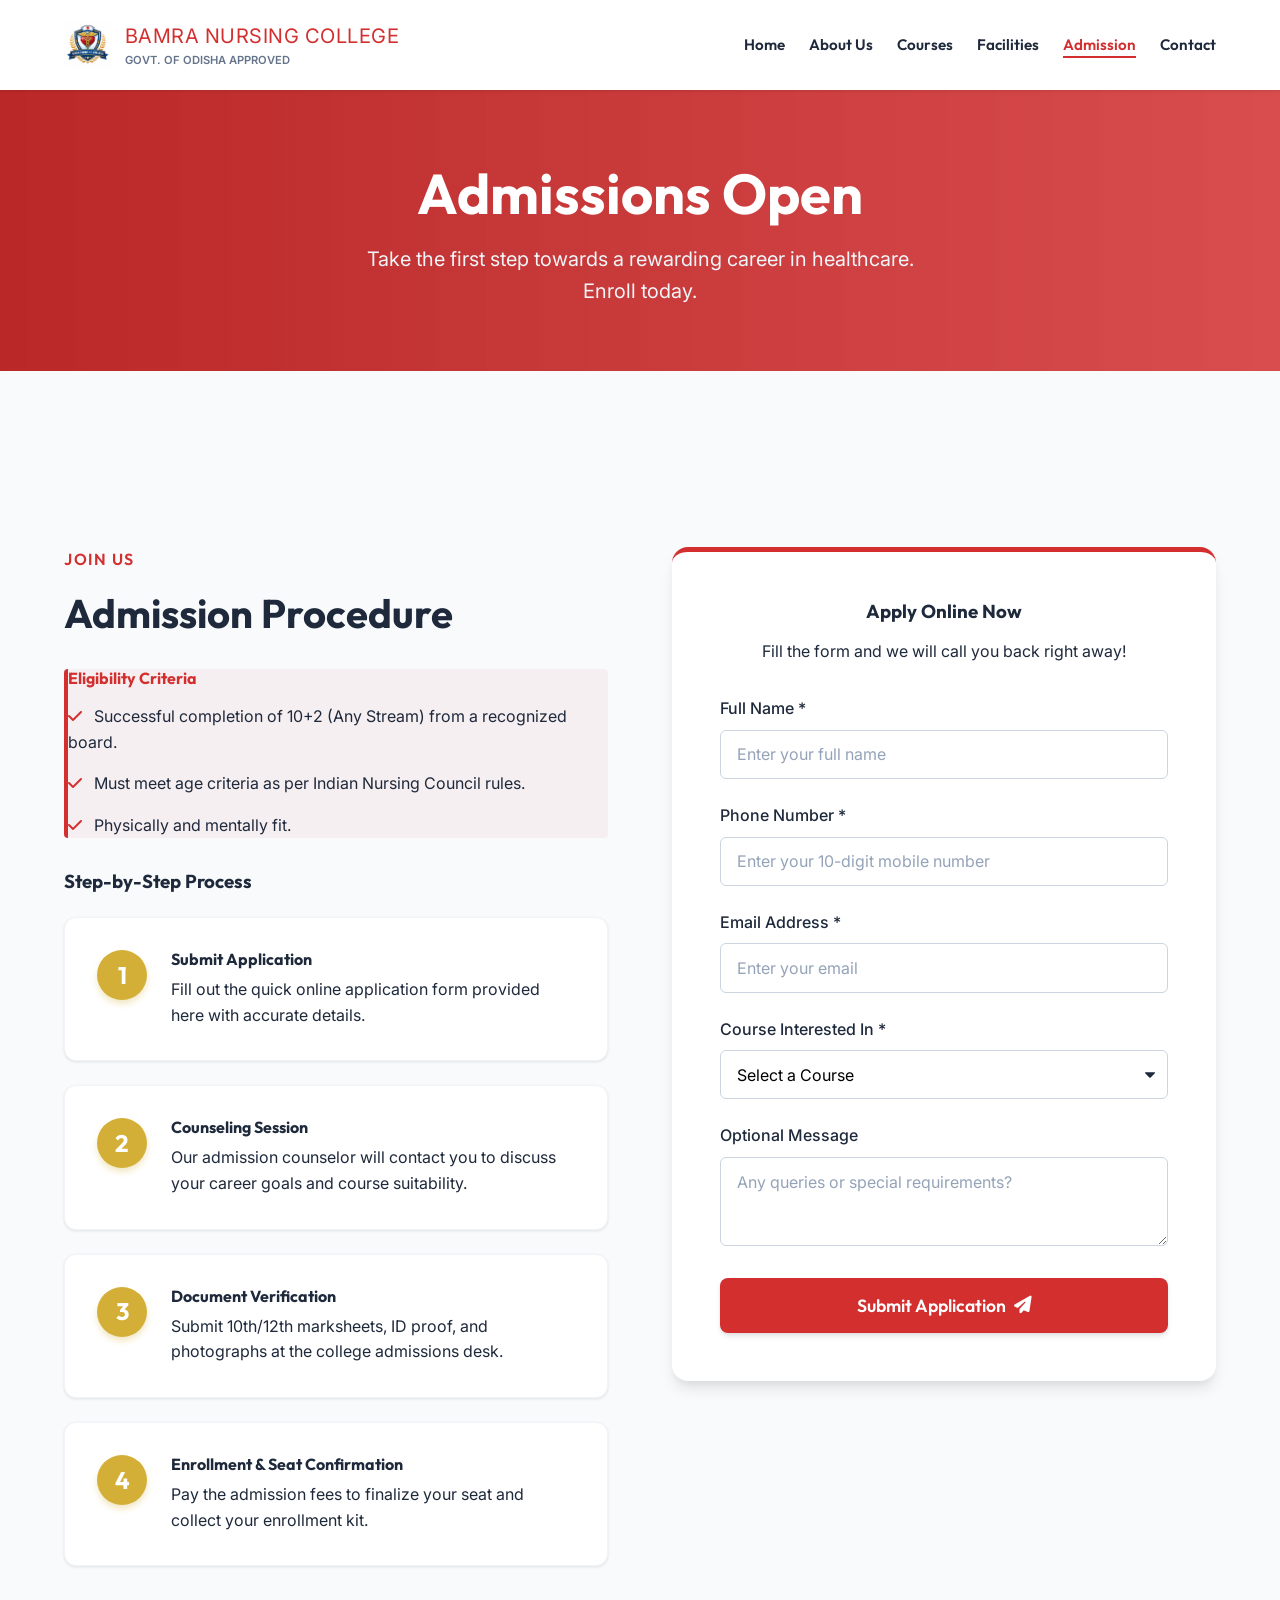
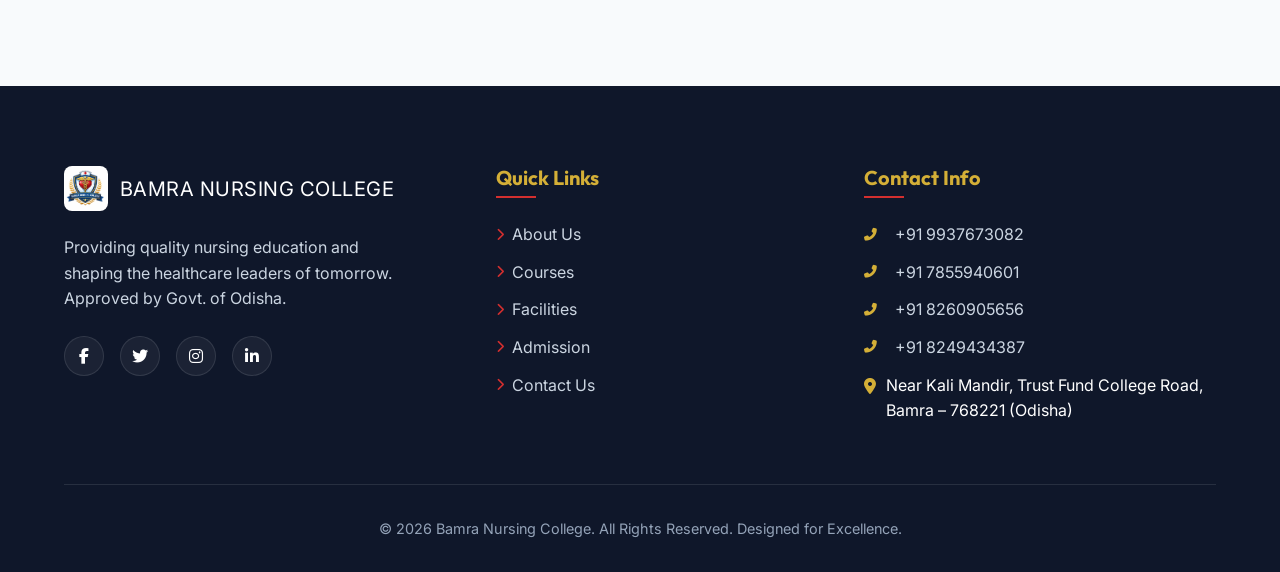
==== admission.html @ a9dd7c08 "college first" ====
<!DOCTYPE html>
<html lang="en">
<head>
    <meta charset="UTF-8">
    <meta name="viewport" content="width=device-width, initial-scale=1.0">
    <title>Admission - Bamra Nursing College</title>
    <meta name="description" content="Apply now for admission to Bamra Nursing College. View eligibility criteria and our seamless admission process.">
    <link rel="stylesheet" href="style.css">
    <script src="script.js" defer></script>
    <style>
        .page-header {
            padding: 10rem 5% 4rem;
            background: linear-gradient(to right, rgba(183, 28, 28, 0.95), rgba(211, 47, 47, 0.85)), url('https://images.unsplash.com/photo-1523240795612-9a054b0db644?auto=format&fit=crop&w=1920&q=80') center/cover;
            color: white;
            text-align: center;
        }
        .page-header h1 {
            font-size: 3.5rem;
            color: white;
            margin-bottom: 1rem;
        }
        .page-header p {
            font-size: 1.25rem;
            max-width: 600px;
            margin: 0 auto;
            color: #f1f5f9;
        }
        
        .process-step {
            display: flex;
            gap: 1.5rem;
            margin-bottom: 1.5rem;
            background: var(--white);
            padding: 2rem;
            border-radius: 12px;
            box-shadow: var(--shadow-sm);
            border: 1px solid #f1f5f9;
            transition: var(--transition);
        }
        
        .process-step:hover {
            transform: translateX(10px);
            box-shadow: var(--shadow-md);
            border-color: var(--gold);
        }
        
        .step-number {
            width: 50px;
            height: 50px;
            flex-shrink: 0;
            background: var(--gold);
            color: white;
            border-radius: 50%;
            display: flex;
            align-items: center;
            justify-content: center;
            font-size: 1.5rem;
            font-weight: bold;
            font-family: 'Outfit', sans-serif;
            box-shadow: 0 4px 6px rgba(212,175,55,0.3);
        }
        
        .admission-form-container {
            background: var(--white);
            border-radius: 16px;
            padding: 3rem;
            box-shadow: var(--shadow-lg);
            border-top: 5px solid var(--primary-red);
        }
        
        @media (max-width: 768px) {
            .process-step { flex-direction: column; gap: 1rem; }
            .admission-form-container { padding: 2rem 1.5rem; }
        }
    </style>
</head>
<body style="display: flex; flex-direction: column; min-height: 100vh;">

    <!-- Navbar -->
    <nav class="navbar">
        <div class="nav-brand">
            <img src="bamralogo.jpeg" alt="Bamra Nursing College Logo" style="height: 50px; border-radius: 8px;">
            <div class="brand-text-wrapper">
                <span class="brand-title">Bamra Nursing College</span>
                <span class="brand-subtitle">Govt. of Odisha Approved</span>
            </div>
        </div>
        
        <ul class="nav-links">
            <li><a href="index.html">Home</a></li>
            <li><a href="about.html">About Us</a></li>
            <li><a href="courses.html">Courses</a></li>
            <li><a href="facilities.html">Facilities</a></li>
            <li><a href="admission.html" class="active">Admission</a></li>
            <li><a href="contact.html">Contact</a></li>
        </ul>
        
        <div class="hamburger">
            <span></span>
            <span></span>
            <span></span>
        </div>
    </nav>

    <!-- Page Header -->
    <header class="page-header">
        <h1 class="fade-in appear">Admissions Open</h1>
        <p class="fade-in appear" style="transition-delay: 0.1s;">Take the first step towards a rewarding career in healthcare. Enroll today.</p>
    </header>

    <main>
        <section class="section section-bg">
            <div class="grid-2" style="max-width: 1200px; margin: 0 auto; gap: 4rem;">
                
                <!-- Guidelines & Info -->
                <div class="fade-in">
                    <span class="section-subtitle" style="text-align: left; display: block;">Join Us</span>
                    <h2 class="mb-4" style="font-size: 2.5rem;">Admission Procedure</h2>
                    
                    <div class="mb-4 p-3" style="background: rgba(211,47,47,0.05); border-left: 4px solid var(--primary-red); border-radius: 4px;">
                        <h4 class="text-primary mb-2">Eligibility Criteria</h4>
                        <ul style="list-style: none; padding-left: 0; color: var(--text-main);">
                            <li class="mb-2"><i class="fas fa-check text-primary mr-2" style="margin-right: 8px;"></i> Successful completion of 10+2 (Any Stream) from a recognized board.</li>
                            <li class="mb-2"><i class="fas fa-check text-primary mr-2" style="margin-right: 8px;"></i> Must meet age criteria as per Indian Nursing Council rules.</li>
                            <li class="mb-2"><i class="fas fa-check text-primary mr-2" style="margin-right: 8px;"></i> Physically and mentally fit.</li>
                        </ul>
                    </div>

                    <h3 class="mb-3">Step-by-Step Process</h3>
                    <div class="process-step">
                        <div class="step-number">1</div>
                        <div>
                            <h4 class="mb-1">Submit Application</h4>
                            <p class="text-muted mb-0">Fill out the quick online application form provided here with accurate details.</p>
                        </div>
                    </div>
                    
                    <div class="process-step">
                        <div class="step-number">2</div>
                        <div>
                            <h4 class="mb-1">Counseling Session</h4>
                            <p class="text-muted mb-0">Our admission counselor will contact you to discuss your career goals and course suitability.</p>
                        </div>
                    </div>
                    
                    <div class="process-step">
                        <div class="step-number">3</div>
                        <div>
                            <h4 class="mb-1">Document Verification</h4>
                            <p class="text-muted mb-0">Submit 10th/12th marksheets, ID proof, and photographs at the college admissions desk.</p>
                        </div>
                    </div>

                    <div class="process-step">
                        <div class="step-number">4</div>
                        <div>
                            <h4 class="mb-1">Enrollment & Seat Confirmation</h4>
                            <p class="text-muted mb-0">Pay the admission fees to finalize your seat and collect your enrollment kit.</p>
                        </div>
                    </div>
                </div>

                <!-- Admission Form -->
                <div class="fade-in" style="transition-delay: 0.2s;">
                    <div class="admission-form-container">
                        <h3 class="mb-2 text-center">Apply Online Now</h3>
                        <p class="text-center text-muted mb-4">Fill the form and we will call you back right away!</p>
                        
                        <form id="admissionForm">
                            <div class="form-group">
                                <label for="name" class="form-label">Full Name *</label>
                                <input type="text" id="name" name="name" class="form-control" placeholder="Enter your full name" required>
                            </div>
                            
                            <div class="form-group">
                                <label for="phone" class="form-label">Phone Number *</label>
                                <input type="tel" id="phone" name="phone" class="form-control" placeholder="Enter your 10-digit mobile number" required>
                            </div>
                            
                            <div class="form-group">
                                <label for="email" class="form-label">Email Address *</label>
                                <input type="email" id="email" name="email" class="form-control" placeholder="Enter your email" required>
                            </div>

                            <div class="form-group">
                                <label for="course" class="form-label">Course Interested In *</label>
                                <select id="course" class="form-control" required style="appearance: none; background-image: url('data:image/svg+xml;charset=US-ASCII,%3Csvg%20xmlns%3D%22http%3A%2F%2Fwww.w3.org%2F2000%2Fsvg%22%20width%3D%22292.4%22%20height%3D%22292.4%22%3E%3Cpath%20fill%3D%22%231e293b%22%20d%3D%22M287%2069.4a17.6%2017.6%200%200%200-13-5.4H18.4c-5%200-9.3%201.8-12.9%205.4A17.6%2017.6%200%200%200%200%2082.2c0%205%201.8%209.3%205.4%2012.9l128%20127.9c3.6%203.6%207.8%205.4%2012.8%205.4s9.2-1.8%2012.8-5.4L287%2095c3.5-3.5%205.4-7.8%205.4-12.8%200-5-1.9-9.2-5.5-12.8z%22%2F%3E%3C%2Fsvg%3E'); background-repeat: no-repeat, repeat; background-position: right .7em top 50%, 0 0; background-size: .65em auto, 100%;">
                                    <option value="" disabled selected>Select a Course</option>
                                    <option value="ANM">ANM (Auxiliary Nursing Midwifery)</option>
                                    <option value="GNM">GNM (General Nursing & Midwifery)</option>
                                </select>
                            </div>

                            <div class="form-group">
                                <label for="admsn_message" class="form-label">Optional Message</label>
                                <textarea id="admsn_message" class="form-control" rows="3" placeholder="Any queries or special requirements?" style="resize: vertical;"></textarea>
                            </div>

                            <button type="submit" class="btn btn-primary" style="width: 100%; justify-content: center; font-size: 1.1rem; padding: 1rem;">
                                Submit Application <i class="fas fa-paper-plane"></i>
                            </button>
                        </form>
                    </div>
                </div>
            </div>
        </section>
    </main>

    <!-- Footer -->
    <footer class="footer">
        <div class="footer-top">
            <div class="footer-col">
                <div class="nav-brand mb-3" style="color: white;">
                    <img src="bamralogo.jpeg" alt="Bamra Nursing College Logo" style="height: 45px; border-radius: 8px;">
                    <div class="brand-text-wrapper">
                        <span class="brand-title" style="color: white;">Bamra Nursing College</span>
                    </div>
                </div>
                <p>Providing quality nursing education and shaping the healthcare leaders of tomorrow. Approved by Govt. of Odisha.</p>
                <div class="social-icons">
                    <a href="#"><i class="fab fa-facebook-f"></i></a>
                    <a href="#"><i class="fab fa-twitter"></i></a>
                    <a href="#"><i class="fab fa-instagram"></i></a>
                    <a href="#"><i class="fab fa-linkedin-in"></i></a>
                </div>
            </div>
            <div class="footer-col" style="padding-left: 2rem;">
                <h4>Quick Links</h4>
                <ul class="footer-links">
                    <li><a href="about.html"><i class="fas fa-chevron-right"></i> About Us</a></li>
                    <li><a href="courses.html"><i class="fas fa-chevron-right"></i> Courses</a></li>
                    <li><a href="facilities.html"><i class="fas fa-chevron-right"></i> Facilities</a></li>
                    <li><a href="admission.html"><i class="fas fa-chevron-right"></i> Admission</a></li>
                    <li><a href="contact.html"><i class="fas fa-chevron-right"></i> Contact Us</a></li>
                </ul>
            </div>
            <div class="footer-col">
                <h4>Contact Info</h4>
                <ul class="footer-links">
                    <li><a href="tel:9937673082"><i class="fas fa-phone-alt" style="margin-right:10px; color: var(--gold);"></i> +91 9937673082</a></li>
                    <li><a href="tel:7855940601"><i class="fas fa-phone-alt" style="margin-right:10px; color: var(--gold);"></i> +91 7855940601</a></li>
                    <li><a href="tel:8260905656"><i class="fas fa-phone-alt" style="margin-right:10px; color: var(--gold);"></i> +91 8260905656</a></li>
                    <li><a href="tel:8249434387"><i class="fas fa-phone-alt" style="margin-right:10px; color: var(--gold);"></i> +91 8249434387</a></li>
                    <li style="display: flex; align-items: flex-start; margin-top: 10px;">
                        <i class="fas fa-map-marker-alt" style="margin-right:10px; color: var(--gold); margin-top: 5px;"></i> 
                        <span>Near Kali Mandir, Trust Fund College Road, Bamra – 768221 (Odisha)</span>
                    </li>
                </ul>
            </div>
        </div>
        <div class="footer-bottom">
            <p>&copy; 2026 Bamra Nursing College. All Rights Reserved. Designed for Excellence.</p>
        </div>
    </footer>
</body>
</html>
---- style.css ----
@import url('https://fonts.googleapis.com/css2?family=Outfit:wght@300;400;500;600;700;800&family=Inter:wght@400;500;600&display=swap');
@import url('https://cdnjs.cloudflare.com/ajax/libs/font-awesome/6.4.0/css/all.min.css');

:root {
  --primary-red: #d32f2f;
  --primary-dark: #b71c1c;
  --gold: #d4af37;
  --gold-light: #fefcf3;
  --white: #ffffff;
  --bg-light: #f8fafc;
  --text-main: #1e293b;
  --text-muted: #64748b;
  --transition: all 0.3s cubic-bezier(0.4, 0, 0.2, 1);
  --shadow-sm: 0 1px 3px rgba(0,0,0,0.1);
  --shadow-md: 0 4px 6px -1px rgba(0,0,0,0.1), 0 2px 4px -1px rgba(0,0,0,0.06);
  --shadow-lg: 0 10px 15px -3px rgba(0,0,0,0.1), 0 4px 6px -2px rgba(0,0,0,0.05);
  --shadow-hover: 0 20px 25px -5px rgba(0,0,0,0.1), 0 10px 10px -5px rgba(0,0,0,0.04);
}

* {
  margin: 0;
  padding: 0;
  box-sizing: border-box;
}

html {
  font-size: 16px;
  scroll-behavior: smooth;
}

body {
  font-family: 'Inter', sans-serif;
  color: var(--text-main);
  background-color: var(--bg-light);
  line-height: 1.6;
  overflow-x: hidden;
}

h1, h2, h3, h4, h5, h6, .brand-text {
  font-family: 'Outfit', sans-serif;
  font-weight: 700;
  color: var(--text-main);
  line-height: 1.2;
}

a {
  text-decoration: none;
  color: inherit;
  transition: var(--transition);
}

ul {
  list-style-type: none;
}

img {
  max-width: 100%;
  height: auto;
  display: block;
}

/* Typography Utilities */
.text-center { text-align: center; }
.text-primary { color: var(--primary-red); }
.text-gold { color: var(--gold); }
.text-white { color: var(--white); }
.mb-1 { margin-bottom: 0.5rem; }
.mb-2 { margin-bottom: 1rem; }
.mb-3 { margin-bottom: 1.5rem; }
.mb-4 { margin-bottom: 2rem; }
.mt-4 { margin-top: 2rem; }

/* Buttons */
.btn {
  display: inline-flex;
  align-items: center;
  justify-content: center;
  gap: 0.5rem;
  padding: 0.85rem 1.75rem;
  border-radius: 8px;
  font-weight: 600;
  font-family: 'Outfit', sans-serif;
  cursor: pointer;
  border: none;
  transition: var(--transition);
  text-align: center;
  font-size: 1rem;
}

.btn-primary {
  background-color: var(--primary-red);
  color: var(--white);
  box-shadow: var(--shadow-md);
}
.btn-primary:hover {
  background-color: var(--primary-dark);
  box-shadow: var(--shadow-lg);
  transform: translateY(-2px);
}

.btn-gold {
  background-color: var(--gold);
  color: var(--text-main);
  box-shadow: var(--shadow-md);
}
.btn-gold:hover {
  background-color: #c49c25;
  box-shadow: var(--shadow-lg);
  transform: translateY(-2px);
}

.btn-outline {
  background-color: transparent;
  border: 2px solid var(--primary-red);
  color: var(--primary-red);
}
.btn-outline:hover {
  background-color: var(--primary-red);
  color: var(--white);
}

/* Navbar */
.navbar {
  position: fixed;
  top: 0;
  left: 0;
  width: 100%;
  background-color: var(--white);
  padding: 1.25rem 5%;
  display: flex;
  justify-content: space-between;
  align-items: center;
  z-index: 1000;
  box-shadow: var(--shadow-sm);
  transition: var(--transition);
}

.navbar.scrolled {
  padding: 0.75rem 5%;
  box-shadow: var(--shadow-md);
}

.nav-brand {
  display: flex;
  align-items: center;
  gap: 12px;
  flex-shrink: 0;
}

.nav-brand img {
  max-width: 150px;
  object-fit: contain;
}

.nav-brand .logo-icon {
  font-size: 2.5rem;
  color: var(--primary-red);
}

.brand-text-wrapper {
  display: flex;
  flex-direction: column;
  white-space: nowrap;
}

.brand-title {
  font-size: 1.25rem;
  color: var(--primary-red);
  text-transform: uppercase;
  letter-spacing: 0.5px;
}

.brand-subtitle {
  font-size: 0.7rem;
  font-family: 'Inter', sans-serif;
  color: var(--text-muted);
  font-weight: 600;
  text-transform: uppercase;
}

.nav-links {
  display: flex;
  gap: 1.5rem;
  align-items: center;
}

.nav-links a {
  font-weight: 600;
  font-family: 'Outfit', sans-serif;
  position: relative;
  font-size: 0.95rem;
  color: var(--text-main);
  white-space: nowrap;
}

.nav-links a::after {
  content: '';
  position: absolute;
  width: 0%;
  height: 2px;
  bottom: -4px;
  left: 0;
  background-color: var(--primary-red);
  transition: var(--transition);
}

.nav-links a:hover::after, .nav-links a.active::after {
  width: 100%;
}

.nav-links a:hover, .nav-links a.active {
  color: var(--primary-red);
}

.hamburger {
  display: none;
  cursor: pointer;
  flex-direction: column;
  gap: 5px;
  z-index: 1001;
}

.hamburger span {
  display: block;
  width: 25px;
  height: 3px;
  background-color: var(--text-main);
  transition: var(--transition);
}

/* Footer */
.footer {
  background-color: #0f172a;
  color: var(--white);
  padding: 5rem 5% 2rem;
  margin-top: auto;
}

.footer-top {
  display: grid;
  grid-template-columns: repeat(auto-fit, minmax(250px, 1fr));
  gap: 3rem;
  margin-bottom: 3rem;
}

.footer-col h4 {
  color: var(--gold);
  margin-bottom: 1.5rem;
  font-size: 1.25rem;
  position: relative;
  padding-bottom: 0.5rem;
}

.footer-col h4::after {
  content: '';
  position: absolute;
  left: 0;
  bottom: 0;
  height: 2px;
  width: 40px;
  background-color: var(--primary-red);
}

.footer-col p {
  color: #cbd5e1;
  margin-bottom: 1rem;
}

.footer-links li {
  margin-bottom: 0.75rem;
}

.footer-links a {
  color: #cbd5e1;
  display: flex;
  align-items: center;
  gap: 0.5rem;
}

.footer-links a i {
  color: var(--primary-red);
  font-size: 0.8rem;
}

.footer-links a:hover {
  color: var(--gold);
  transform: translateX(5px);
}

.social-icons {
  display: flex;
  gap: 1rem;
  margin-top: 1.5rem;
}

.social-icons a {
  display: inline-flex;
  align-items: center;
  justify-content: center;
  width: 40px;
  height: 40px;
  background-color: rgba(255,255,255,0.05);
  border-radius: 50%;
  color: var(--white);
  border: 1px solid rgba(255,255,255,0.1);
}

.social-icons a:hover {
  background-color: var(--primary-red);
  border-color: var(--primary-red);
  transform: translateY(-3px);
}

.footer-bottom {
  text-align: center;
  padding-top: 2rem;
  border-top: 1px solid rgba(255,255,255,0.1);
  color: #94a3b8;
  font-size: 0.9rem;
}

/* Badges */
.badge {
  display: inline-flex;
  align-items: center;
  gap: 0.5rem;
  padding: 0.35rem 1rem;
  border-radius: 30px;
  font-size: 0.85rem;
  font-weight: 700;
  font-family: 'Outfit', sans-serif;
  text-transform: uppercase;
  letter-spacing: 1px;
}
.badge-gold {
  background-color: var(--gold);
  color: #fff;
  box-shadow: 0 4px 10px rgba(212, 175, 55, 0.3);
}
.badge-red {
  background-color: var(--primary-red);
  color: var(--white);
  box-shadow: 0 4px 10px rgba(211, 47, 47, 0.3);
}

/* Sections */
main {
  padding-top: 80px; /* Offset for sticky navbar */
  min-height: calc(100vh - 400px);
}

.section {
  padding: 6rem 5%;
}

.section-light {
  background-color: var(--white);
}

.section-bg {
  background-color: var(--bg-light);
}

.section-title {
  text-align: center;
  margin-bottom: 3.5rem;
  font-size: 2.75rem;
  position: relative;
  display: inline-block;
  left: 50%;
  transform: translateX(-50%);
  color: var(--text-main);
}
.section-title::after {
  content: '';
  position: absolute;
  width: 80px;
  height: 4px;
  border-radius: 2px;
  background-color: var(--gold);
  bottom: -15px;
  left: 50%;
  transform: translateX(-50%);
}

.section-subtitle {
  text-align: center;
  color: var(--primary-red);
  font-family: 'Outfit', sans-serif;
  font-weight: 600;
  text-transform: uppercase;
  letter-spacing: 1.5px;
  margin-bottom: 1rem;
  display: block;
}

/* Forms */
.form-group {
  margin-bottom: 1.5rem;
}

.form-label {
  display: block;
  font-weight: 500;
  margin-bottom: 0.5rem;
  color: var(--text-main);
}

.form-control {
  width: 100%;
  padding: 0.85rem 1rem;
  border: 1px solid #cbd5e1;
  border-radius: 6px;
  font-family: inherit;
  font-size: 1rem;
  transition: var(--transition);
  background-color: var(--white);
}

.form-control:focus {
  outline: none;
  border-color: var(--primary-red);
  box-shadow: 0 0 0 3px rgba(211, 47, 47, 0.1);
}

.form-control::placeholder {
  color: #94a3b8;
}

/* Grids */
.grid-2 {
  display: grid;
  grid-template-columns: repeat(2, 1fr);
  gap: 3rem;
}

.grid-3 {
  display: grid;
  grid-template-columns: repeat(3, 1fr);
  gap: 2rem;
}

.grid-4 {
  display: grid;
  grid-template-columns: repeat(auto-fit, minmax(250px, 1fr));
  gap: 2rem;
}

/* Cards */
.card {
  background-color: var(--white);
  border-radius: 12px;
  overflow: hidden;
  box-shadow: var(--shadow-md);
  transition: var(--transition);
  border: 1px solid #f1f5f9;
  height: 100%;
  display: flex;
  flex-direction: column;
}

.card:hover {
  transform: translateY(-10px);
  box-shadow: var(--shadow-hover);
  border-color: var(--white);
}

/* Animations */
.fade-in {
  opacity: 0;
  transform: translateY(40px);
  transition: opacity 0.8s cubic-bezier(0.4, 0, 0.2, 1), transform 0.8s cubic-bezier(0.4, 0, 0.2, 1);
}

.fade-in.appear {
  opacity: 1;
  transform: translateY(0);
}

/* Responsive Styles */
@media (max-width: 1100px) {
  .nav-links {
    position: fixed;
    top: 0;
    right: -100%;
    width: 300px;
    height: 100vh;
    background-color: var(--white);
    flex-direction: column;
    padding-top: 6rem;
    box-shadow: -10px 0 30px rgba(0,0,0,0.1);
    transition: 0.4s cubic-bezier(0.4, 0, 0.2, 1);
  }
  
  .nav-links.active {
    right: 0;
  }
  
  .hamburger {
    display: flex;
  }
  
  .hamburger.active span:nth-child(1) {
    transform: translateY(8px) rotate(45deg);
  }
  .hamburger.active span:nth-child(2) {
    opacity: 0;
  }
  .hamburger.active span:nth-child(3) {
    transform: translateY(-8px) rotate(-45deg);
  }

  .grid-2, .grid-3 {
    grid-template-columns: 1fr;
  }
}

@media (max-width: 768px) {
  .section-title {
    font-size: 2.25rem;
  }
  .brand-title {
    font-size: 1.25rem;
  }
  .brand-subtitle {
    font-size: 0.65rem;
  }
  .section {
    padding: 4rem 5%;
  }
}
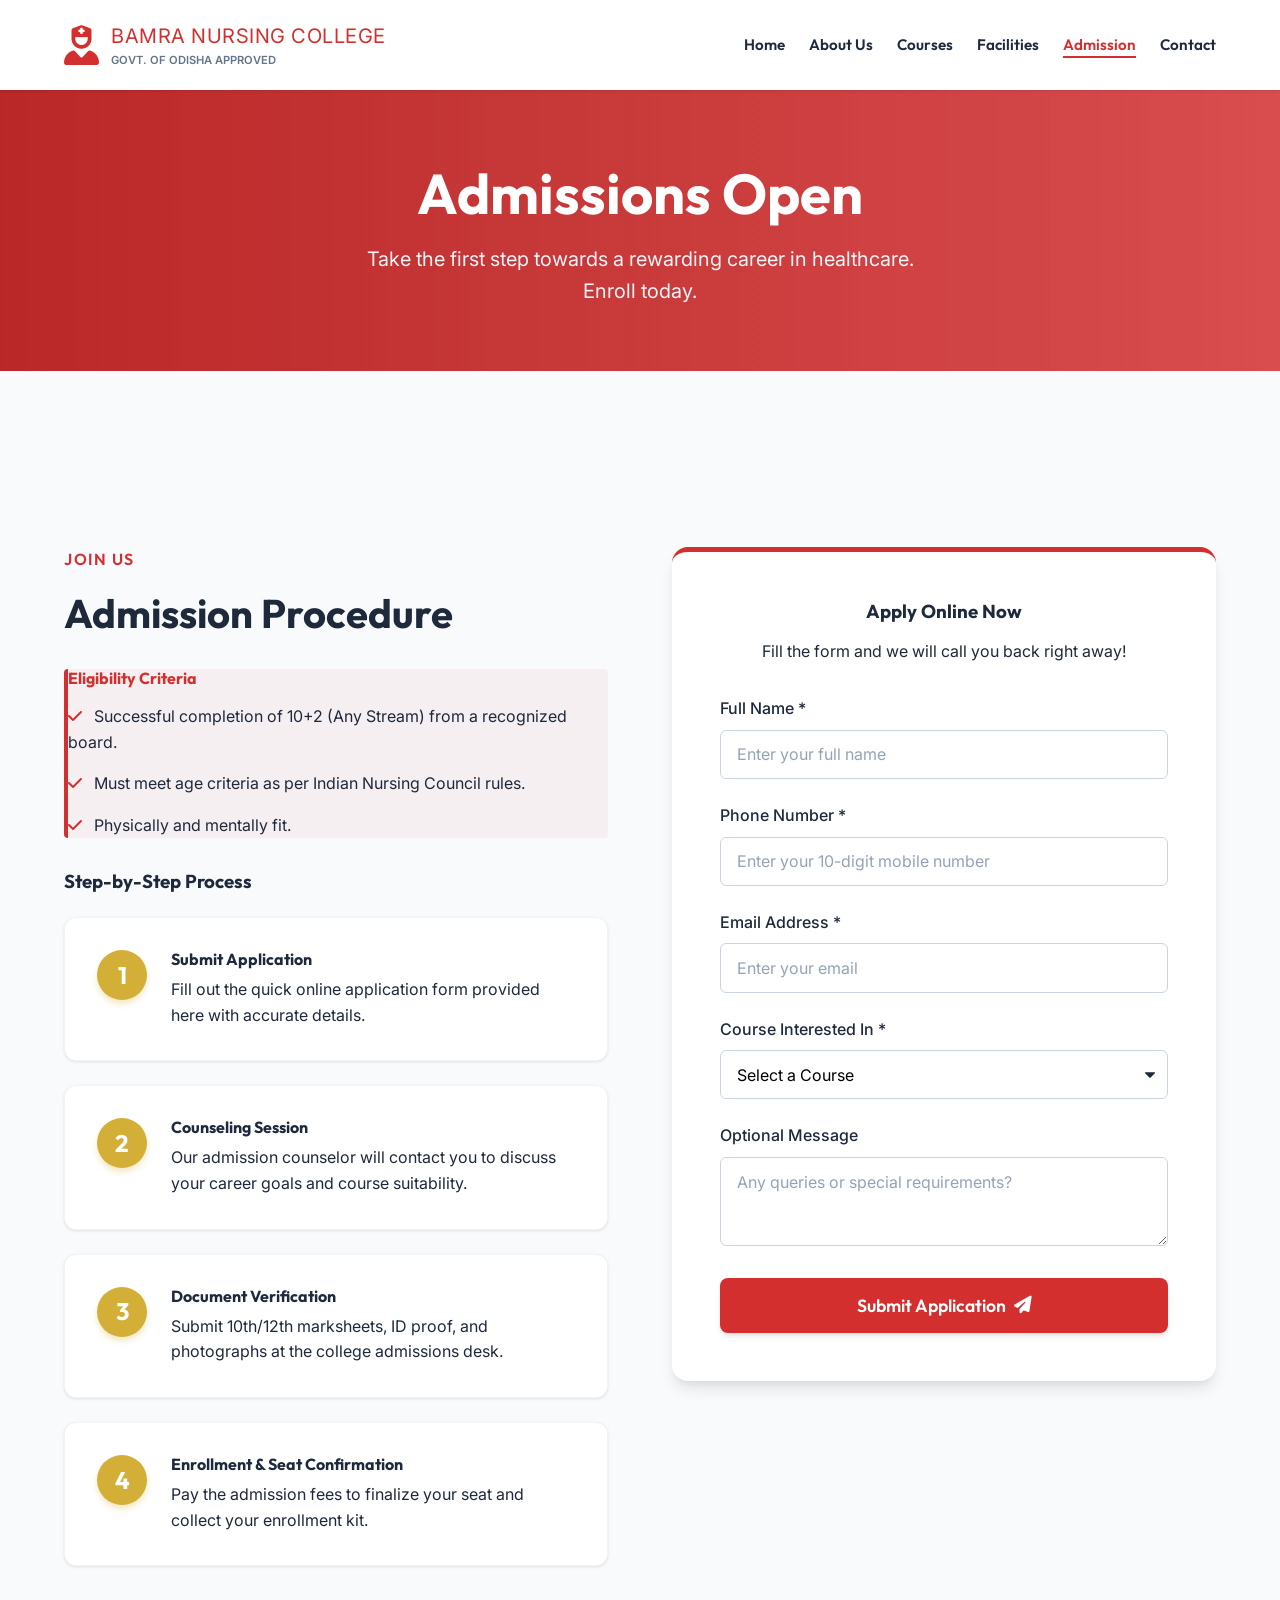
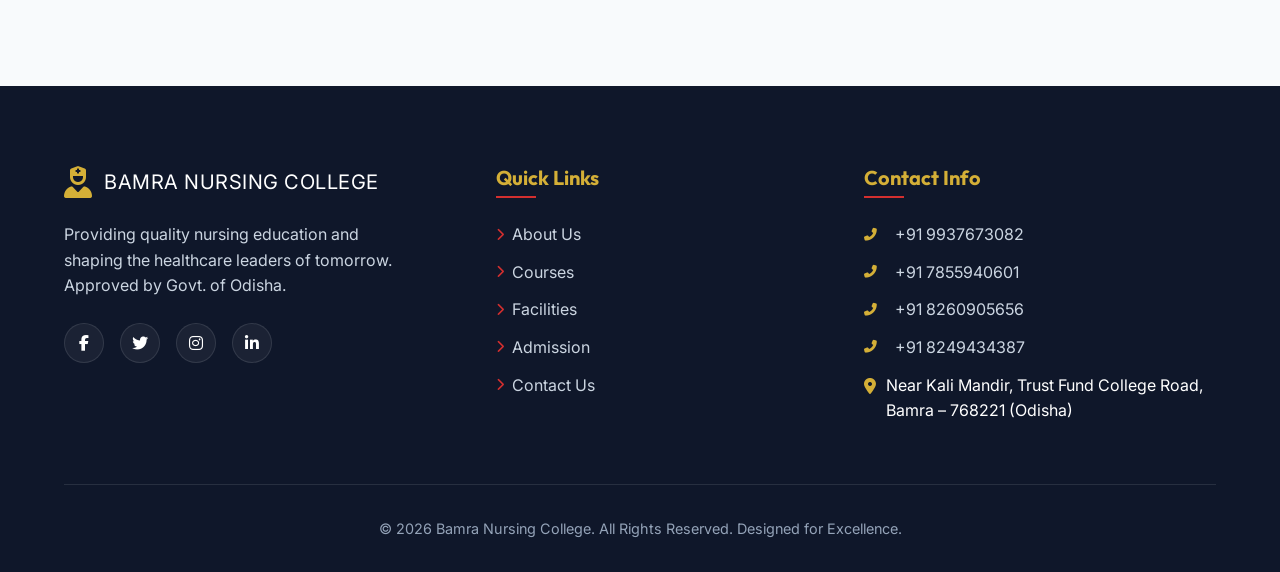
==== commit 61ab0624: "anm and gnm images added in courses" ====
--- a/admission.html
+++ b/admission.html
@@ -1,10 +1,12 @@
 <!DOCTYPE html>
 <html lang="en">
+
 <head>
     <meta charset="UTF-8">
     <meta name="viewport" content="width=device-width, initial-scale=1.0">
     <title>Admission - Bamra Nursing College</title>
-    <meta name="description" content="Apply now for admission to Bamra Nursing College. View eligibility criteria and our seamless admission process.">
+    <meta name="description"
+        content="Apply now for admission to Bamra Nursing College. View eligibility criteria and our seamless admission process.">
     <link rel="stylesheet" href="style.css">
     <script src="script.js" defer></script>
     <style>
@@ -14,18 +16,20 @@
             color: white;
             text-align: center;
         }
+
         .page-header h1 {
             font-size: 3.5rem;
             color: white;
             margin-bottom: 1rem;
         }
+
         .page-header p {
             font-size: 1.25rem;
             max-width: 600px;
             margin: 0 auto;
             color: #f1f5f9;
         }
-        
+
         .process-step {
             display: flex;
             gap: 1.5rem;
@@ -37,13 +41,13 @@
             border: 1px solid #f1f5f9;
             transition: var(--transition);
         }
-        
+
         .process-step:hover {
             transform: translateX(10px);
             box-shadow: var(--shadow-md);
             border-color: var(--gold);
         }
-        
+
         .step-number {
             width: 50px;
             height: 50px;
@@ -57,9 +61,9 @@
             font-size: 1.5rem;
             font-weight: bold;
             font-family: 'Outfit', sans-serif;
-            box-shadow: 0 4px 6px rgba(212,175,55,0.3);
-        }
-        
+            box-shadow: 0 4px 6px rgba(212, 175, 55, 0.3);
+        }
+
         .admission-form-container {
             background: var(--white);
             border-radius: 16px;
@@ -67,25 +71,32 @@
             box-shadow: var(--shadow-lg);
             border-top: 5px solid var(--primary-red);
         }
-        
+
         @media (max-width: 768px) {
-            .process-step { flex-direction: column; gap: 1rem; }
-            .admission-form-container { padding: 2rem 1.5rem; }
+            .process-step {
+                flex-direction: column;
+                gap: 1rem;
+            }
+
+            .admission-form-container {
+                padding: 2rem 1.5rem;
+            }
         }
     </style>
 </head>
+
 <body style="display: flex; flex-direction: column; min-height: 100vh;">
 
     <!-- Navbar -->
     <nav class="navbar">
         <div class="nav-brand">
-            <img src="bamralogo.jpeg" alt="Bamra Nursing College Logo" style="height: 50px; border-radius: 8px;">
+            <i class="fas fa-user-nurse logo-icon"></i>
             <div class="brand-text-wrapper">
                 <span class="brand-title">Bamra Nursing College</span>
                 <span class="brand-subtitle">Govt. of Odisha Approved</span>
             </div>
         </div>
-        
+
         <ul class="nav-links">
             <li><a href="index.html">Home</a></li>
             <li><a href="about.html">About Us</a></li>
@@ -94,7 +105,7 @@
             <li><a href="admission.html" class="active">Admission</a></li>
             <li><a href="contact.html">Contact</a></li>
         </ul>
-        
+
         <div class="hamburger">
             <span></span>
             <span></span>
@@ -105,24 +116,29 @@
     <!-- Page Header -->
     <header class="page-header">
         <h1 class="fade-in appear">Admissions Open</h1>
-        <p class="fade-in appear" style="transition-delay: 0.1s;">Take the first step towards a rewarding career in healthcare. Enroll today.</p>
+        <p class="fade-in appear" style="transition-delay: 0.1s;">Take the first step towards a rewarding career in
+            healthcare. Enroll today.</p>
     </header>
 
     <main>
         <section class="section section-bg">
             <div class="grid-2" style="max-width: 1200px; margin: 0 auto; gap: 4rem;">
-                
+
                 <!-- Guidelines & Info -->
                 <div class="fade-in">
                     <span class="section-subtitle" style="text-align: left; display: block;">Join Us</span>
                     <h2 class="mb-4" style="font-size: 2.5rem;">Admission Procedure</h2>
-                    
-                    <div class="mb-4 p-3" style="background: rgba(211,47,47,0.05); border-left: 4px solid var(--primary-red); border-radius: 4px;">
+
+                    <div class="mb-4 p-3"
+                        style="background: rgba(211,47,47,0.05); border-left: 4px solid var(--primary-red); border-radius: 4px;">
                         <h4 class="text-primary mb-2">Eligibility Criteria</h4>
                         <ul style="list-style: none; padding-left: 0; color: var(--text-main);">
-                            <li class="mb-2"><i class="fas fa-check text-primary mr-2" style="margin-right: 8px;"></i> Successful completion of 10+2 (Any Stream) from a recognized board.</li>
-                            <li class="mb-2"><i class="fas fa-check text-primary mr-2" style="margin-right: 8px;"></i> Must meet age criteria as per Indian Nursing Council rules.</li>
-                            <li class="mb-2"><i class="fas fa-check text-primary mr-2" style="margin-right: 8px;"></i> Physically and mentally fit.</li>
+                            <li class="mb-2"><i class="fas fa-check text-primary mr-2" style="margin-right: 8px;"></i>
+                                Successful completion of 10+2 (Any Stream) from a recognized board.</li>
+                            <li class="mb-2"><i class="fas fa-check text-primary mr-2" style="margin-right: 8px;"></i>
+                                Must meet age criteria as per Indian Nursing Council rules.</li>
+                            <li class="mb-2"><i class="fas fa-check text-primary mr-2" style="margin-right: 8px;"></i>
+                                Physically and mentally fit.</li>
                         </ul>
                     </div>
 
@@ -131,23 +147,26 @@
                         <div class="step-number">1</div>
                         <div>
                             <h4 class="mb-1">Submit Application</h4>
-                            <p class="text-muted mb-0">Fill out the quick online application form provided here with accurate details.</p>
-                        </div>
-                    </div>
-                    
+                            <p class="text-muted mb-0">Fill out the quick online application form provided here with
+                                accurate details.</p>
+                        </div>
+                    </div>
+
                     <div class="process-step">
                         <div class="step-number">2</div>
                         <div>
                             <h4 class="mb-1">Counseling Session</h4>
-                            <p class="text-muted mb-0">Our admission counselor will contact you to discuss your career goals and course suitability.</p>
-                        </div>
-                    </div>
-                    
+                            <p class="text-muted mb-0">Our admission counselor will contact you to discuss your career
+                                goals and course suitability.</p>
+                        </div>
+                    </div>
+
                     <div class="process-step">
                         <div class="step-number">3</div>
                         <div>
                             <h4 class="mb-1">Document Verification</h4>
-                            <p class="text-muted mb-0">Submit 10th/12th marksheets, ID proof, and photographs at the college admissions desk.</p>
+                            <p class="text-muted mb-0">Submit 10th/12th marksheets, ID proof, and photographs at the
+                                college admissions desk.</p>
                         </div>
                     </div>
 
@@ -155,7 +174,8 @@
                         <div class="step-number">4</div>
                         <div>
                             <h4 class="mb-1">Enrollment & Seat Confirmation</h4>
-                            <p class="text-muted mb-0">Pay the admission fees to finalize your seat and collect your enrollment kit.</p>
+                            <p class="text-muted mb-0">Pay the admission fees to finalize your seat and collect your
+                                enrollment kit.</p>
                         </div>
                     </div>
                 </div>
@@ -165,26 +185,30 @@
                     <div class="admission-form-container">
                         <h3 class="mb-2 text-center">Apply Online Now</h3>
                         <p class="text-center text-muted mb-4">Fill the form and we will call you back right away!</p>
-                        
+
                         <form id="admissionForm">
                             <div class="form-group">
                                 <label for="name" class="form-label">Full Name *</label>
-                                <input type="text" id="name" name="name" class="form-control" placeholder="Enter your full name" required>
-                            </div>
-                            
+                                <input type="text" id="name" name="name" class="form-control"
+                                    placeholder="Enter your full name" required>
+                            </div>
+
                             <div class="form-group">
                                 <label for="phone" class="form-label">Phone Number *</label>
-                                <input type="tel" id="phone" name="phone" class="form-control" placeholder="Enter your 10-digit mobile number" required>
-                            </div>
-                            
+                                <input type="tel" id="phone" name="phone" class="form-control"
+                                    placeholder="Enter your 10-digit mobile number" required>
+                            </div>
+
                             <div class="form-group">
                                 <label for="email" class="form-label">Email Address *</label>
-                                <input type="email" id="email" name="email" class="form-control" placeholder="Enter your email" required>
+                                <input type="email" id="email" name="email" class="form-control"
+                                    placeholder="Enter your email" required>
                             </div>
 
                             <div class="form-group">
                                 <label for="course" class="form-label">Course Interested In *</label>
-                                <select id="course" class="form-control" required style="appearance: none; background-image: url('data:image/svg+xml;charset=US-ASCII,%3Csvg%20xmlns%3D%22http%3A%2F%2Fwww.w3.org%2F2000%2Fsvg%22%20width%3D%22292.4%22%20height%3D%22292.4%22%3E%3Cpath%20fill%3D%22%231e293b%22%20d%3D%22M287%2069.4a17.6%2017.6%200%200%200-13-5.4H18.4c-5%200-9.3%201.8-12.9%205.4A17.6%2017.6%200%200%200%200%2082.2c0%205%201.8%209.3%205.4%2012.9l128%20127.9c3.6%203.6%207.8%205.4%2012.8%205.4s9.2-1.8%2012.8-5.4L287%2095c3.5-3.5%205.4-7.8%205.4-12.8%200-5-1.9-9.2-5.5-12.8z%22%2F%3E%3C%2Fsvg%3E'); background-repeat: no-repeat, repeat; background-position: right .7em top 50%, 0 0; background-size: .65em auto, 100%;">
+                                <select id="course" class="form-control" required
+                                    style="appearance: none; background-image: url('data:image/svg+xml;charset=US-ASCII,%3Csvg%20xmlns%3D%22http%3A%2F%2Fwww.w3.org%2F2000%2Fsvg%22%20width%3D%22292.4%22%20height%3D%22292.4%22%3E%3Cpath%20fill%3D%22%231e293b%22%20d%3D%22M287%2069.4a17.6%2017.6%200%200%200-13-5.4H18.4c-5%200-9.3%201.8-12.9%205.4A17.6%2017.6%200%200%200%200%2082.2c0%205%201.8%209.3%205.4%2012.9l128%20127.9c3.6%203.6%207.8%205.4%2012.8%205.4s9.2-1.8%2012.8-5.4L287%2095c3.5-3.5%205.4-7.8%205.4-12.8%200-5-1.9-9.2-5.5-12.8z%22%2F%3E%3C%2Fsvg%3E'); background-repeat: no-repeat, repeat; background-position: right .7em top 50%, 0 0; background-size: .65em auto, 100%;">
                                     <option value="" disabled selected>Select a Course</option>
                                     <option value="ANM">ANM (Auxiliary Nursing Midwifery)</option>
                                     <option value="GNM">GNM (General Nursing & Midwifery)</option>
@@ -193,10 +217,13 @@
 
                             <div class="form-group">
                                 <label for="admsn_message" class="form-label">Optional Message</label>
-                                <textarea id="admsn_message" class="form-control" rows="3" placeholder="Any queries or special requirements?" style="resize: vertical;"></textarea>
-                            </div>
-
-                            <button type="submit" class="btn btn-primary" style="width: 100%; justify-content: center; font-size: 1.1rem; padding: 1rem;">
+                                <textarea id="admsn_message" class="form-control" rows="3"
+                                    placeholder="Any queries or special requirements?"
+                                    style="resize: vertical;"></textarea>
+                            </div>
+
+                            <button type="submit" class="btn btn-primary"
+                                style="width: 100%; justify-content: center; font-size: 1.1rem; padding: 1rem;">
                                 Submit Application <i class="fas fa-paper-plane"></i>
                             </button>
                         </form>
@@ -211,12 +238,13 @@
         <div class="footer-top">
             <div class="footer-col">
                 <div class="nav-brand mb-3" style="color: white;">
-                    <img src="bamralogo.jpeg" alt="Bamra Nursing College Logo" style="height: 45px; border-radius: 8px;">
+                    <i class="fas fa-user-nurse logo-icon" style="color: var(--gold); font-size: 2rem;"></i>
                     <div class="brand-text-wrapper">
                         <span class="brand-title" style="color: white;">Bamra Nursing College</span>
                     </div>
                 </div>
-                <p>Providing quality nursing education and shaping the healthcare leaders of tomorrow. Approved by Govt. of Odisha.</p>
+                <p>Providing quality nursing education and shaping the healthcare leaders of tomorrow. Approved by Govt.
+                    of Odisha.</p>
                 <div class="social-icons">
                     <a href="#"><i class="fab fa-facebook-f"></i></a>
                     <a href="#"><i class="fab fa-twitter"></i></a>
@@ -237,12 +265,17 @@
             <div class="footer-col">
                 <h4>Contact Info</h4>
                 <ul class="footer-links">
-                    <li><a href="tel:9937673082"><i class="fas fa-phone-alt" style="margin-right:10px; color: var(--gold);"></i> +91 9937673082</a></li>
-                    <li><a href="tel:7855940601"><i class="fas fa-phone-alt" style="margin-right:10px; color: var(--gold);"></i> +91 7855940601</a></li>
-                    <li><a href="tel:8260905656"><i class="fas fa-phone-alt" style="margin-right:10px; color: var(--gold);"></i> +91 8260905656</a></li>
-                    <li><a href="tel:8249434387"><i class="fas fa-phone-alt" style="margin-right:10px; color: var(--gold);"></i> +91 8249434387</a></li>
+                    <li><a href="tel:9937673082"><i class="fas fa-phone-alt"
+                                style="margin-right:10px; color: var(--gold);"></i> +91 9937673082</a></li>
+                    <li><a href="tel:7855940601"><i class="fas fa-phone-alt"
+                                style="margin-right:10px; color: var(--gold);"></i> +91 7855940601</a></li>
+                    <li><a href="tel:8260905656"><i class="fas fa-phone-alt"
+                                style="margin-right:10px; color: var(--gold);"></i> +91 8260905656</a></li>
+                    <li><a href="tel:8249434387"><i class="fas fa-phone-alt"
+                                style="margin-right:10px; color: var(--gold);"></i> +91 8249434387</a></li>
                     <li style="display: flex; align-items: flex-start; margin-top: 10px;">
-                        <i class="fas fa-map-marker-alt" style="margin-right:10px; color: var(--gold); margin-top: 5px;"></i> 
+                        <i class="fas fa-map-marker-alt"
+                            style="margin-right:10px; color: var(--gold); margin-top: 5px;"></i>
                         <span>Near Kali Mandir, Trust Fund College Road, Bamra – 768221 (Odisha)</span>
                     </li>
                 </ul>
@@ -253,4 +286,5 @@
         </div>
     </footer>
 </body>
-</html>
+
+</html>
